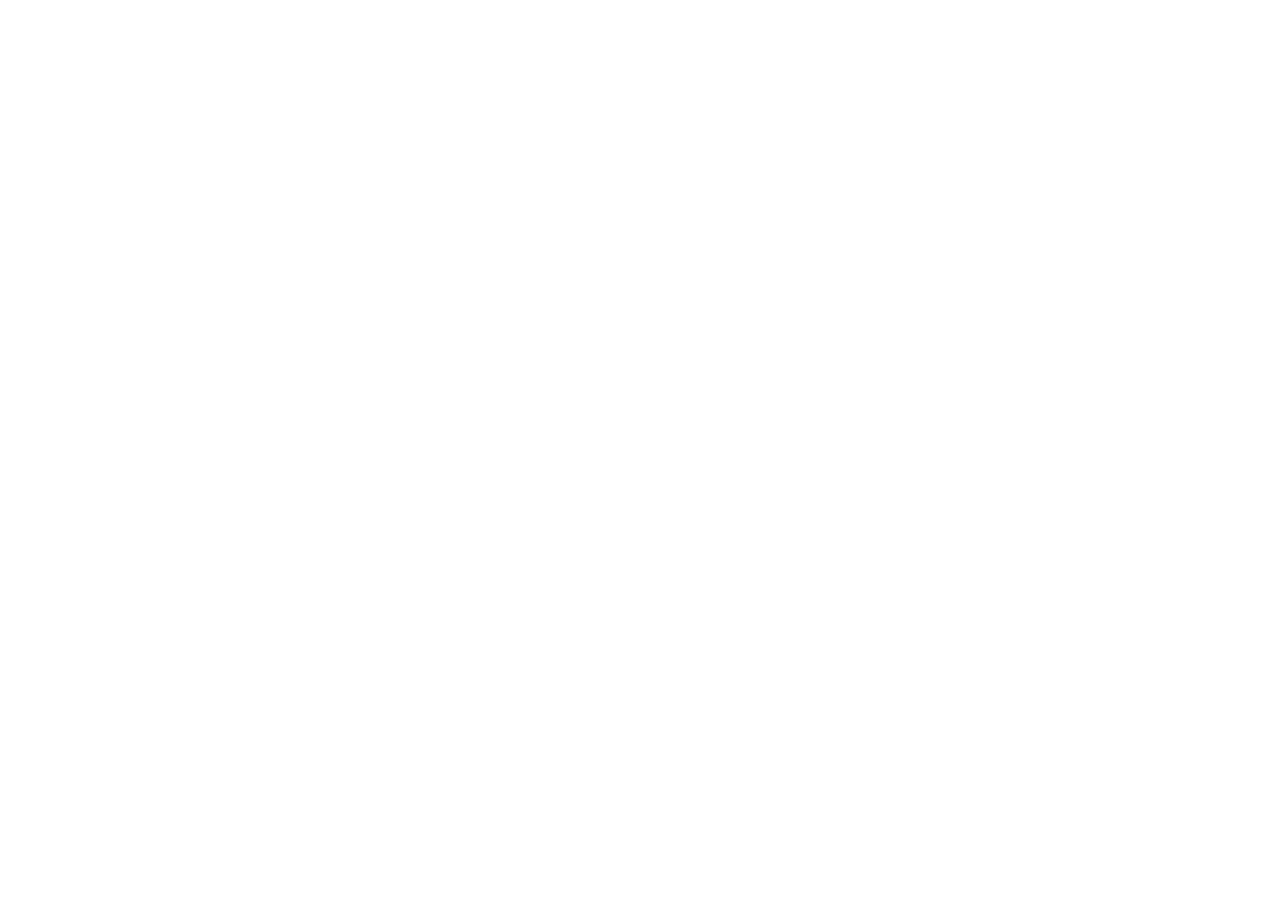
==== aboutus.html @ 88d0b578 "first commit" ====
<!DOCTYPE html>
<html lang="en">
<head>
    <meta charset="UTF-8">
    <meta http-equiv="X-UA-Compatible" content="IE=edge">
    <meta name="viewport" content="width=device-width, initial-scale=1.0">
    <link rel="stylesheet" href="aboutus.css">
    <title>About Us</title>
</head>
<body>
    
</body>
</html>
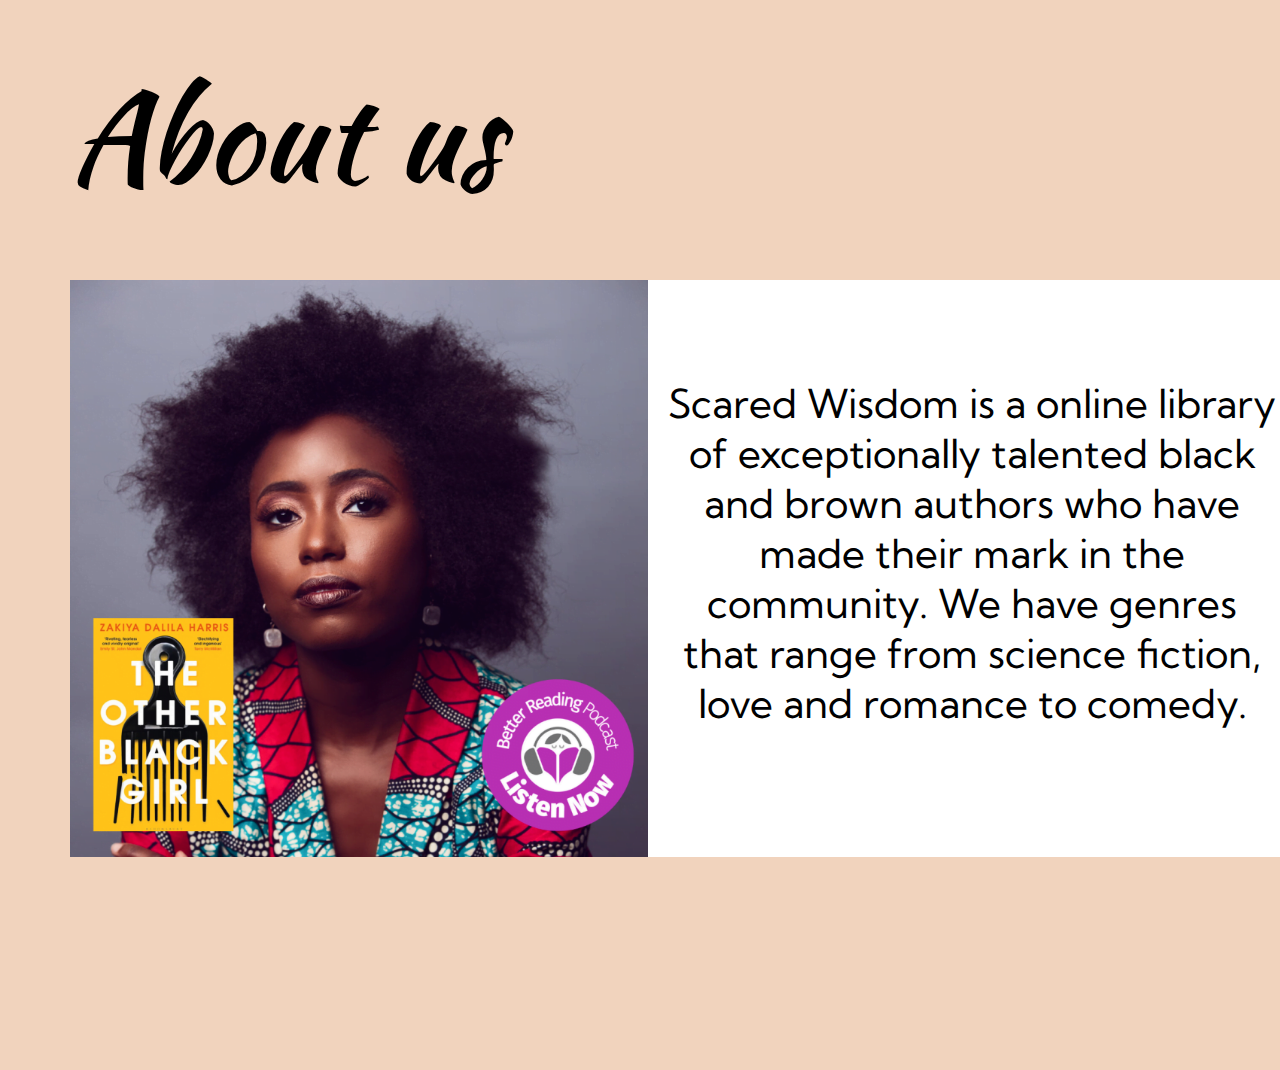
==== commit 9edb8c2a: "Final commit" ====
--- a/aboutus.html
+++ b/aboutus.html
@@ -1,13 +1,44 @@
 <!DOCTYPE html>
 <html lang="en">
-<head>
-    <meta charset="UTF-8">
-    <meta http-equiv="X-UA-Compatible" content="IE=edge">
-    <meta name="viewport" content="width=device-width, initial-scale=1.0">
-    <link rel="stylesheet" href="aboutus.css">
+  <head>
+    <meta charset="UTF-8" />
+    <meta http-equiv="X-UA-Compatible" content="IE=edge" />
+    <meta name="viewport" content="width=device-width, initial-scale=1.0" />
+    <link rel="stylesheet" href="aboutus.css" />
+    <link rel="preconnect" href="https://fonts.googleapis.com" />
+    <link rel="preconnect" href="https://fonts.gstatic.com" crossorigin />
+    <link
+      href="https://fonts.googleapis.com/css2?family=Kaushan+Script&display=swap"
+      rel="stylesheet"
+    />
+    <link rel="preconnect" href="https://fonts.googleapis.com">
+<link rel="preconnect" href="https://fonts.gstatic.com" crossorigin>
+<link href="https://fonts.googleapis.com/css2?family=Kumbh+Sans&display=swap" rel="stylesheet">
     <title>About Us</title>
-</head>
-<body>
-    
-</body>
-</html>+    <style>
+      body {
+        background-color: #f1d3bd;
+        background-size: fixed;
+        background-attachment: fixed;
+        background-repeat: no-repeat;
+        width: 1431px;
+        height: 1024px;
+      }
+    </style>
+  </head>
+  <body>
+    <p>About us</p>
+    <div class="middle">
+      <div class="woman">
+        <img src="images/woman.svg" />
+      </div>
+      <div class="wisdom">
+        <p>
+          Scared Wisdom is a online library<br>of exceptionally talented black<br>and
+          brown authors who have<br>made their mark in the<br>community. We have
+          genres<br>that range from science fiction,<br>love and romance to comedy.
+        </p>
+      </div>
+    </div>
+  </body>
+</html>
--- a/aboutus.css
+++ b/aboutus.css
@@ -0,0 +1,48 @@
+* {
+    padding: 0;
+    margin: 0;
+    box-sizing: border-box;
+}
+p {
+    font-family: Kaushan Script;
+font-size: 125px;
+font-weight: 400;
+line-height: 181px;
+letter-spacing: 0em;
+text-align: left;
+height: 181px;
+width: 431px;
+margin-top: 46px;
+margin-left: 70px;
+margin-bottom: 53px;
+}
+.middle {
+    display: flex;
+    flex-direction: row;
+    box-sizing: border-box;
+    height: 577px;
+    margin-left: 70px;
+    margin-bottom: 167px;
+}
+.woman {
+    width: 578px;
+    height: 100%;
+}
+.wisdom {
+    width: 647px;
+    height: 100%;
+    background-color: #FFFFFF;
+}
+.wisdom p {
+    font-family: Kumbh Sans;
+font-size: 40px;
+font-weight: 400;
+line-height: 50px;
+letter-spacing: 0em;
+text-align: center;
+width: 614px;
+height: 368px;
+margin-top: 99px;
+margin-left: 17px;
+
+}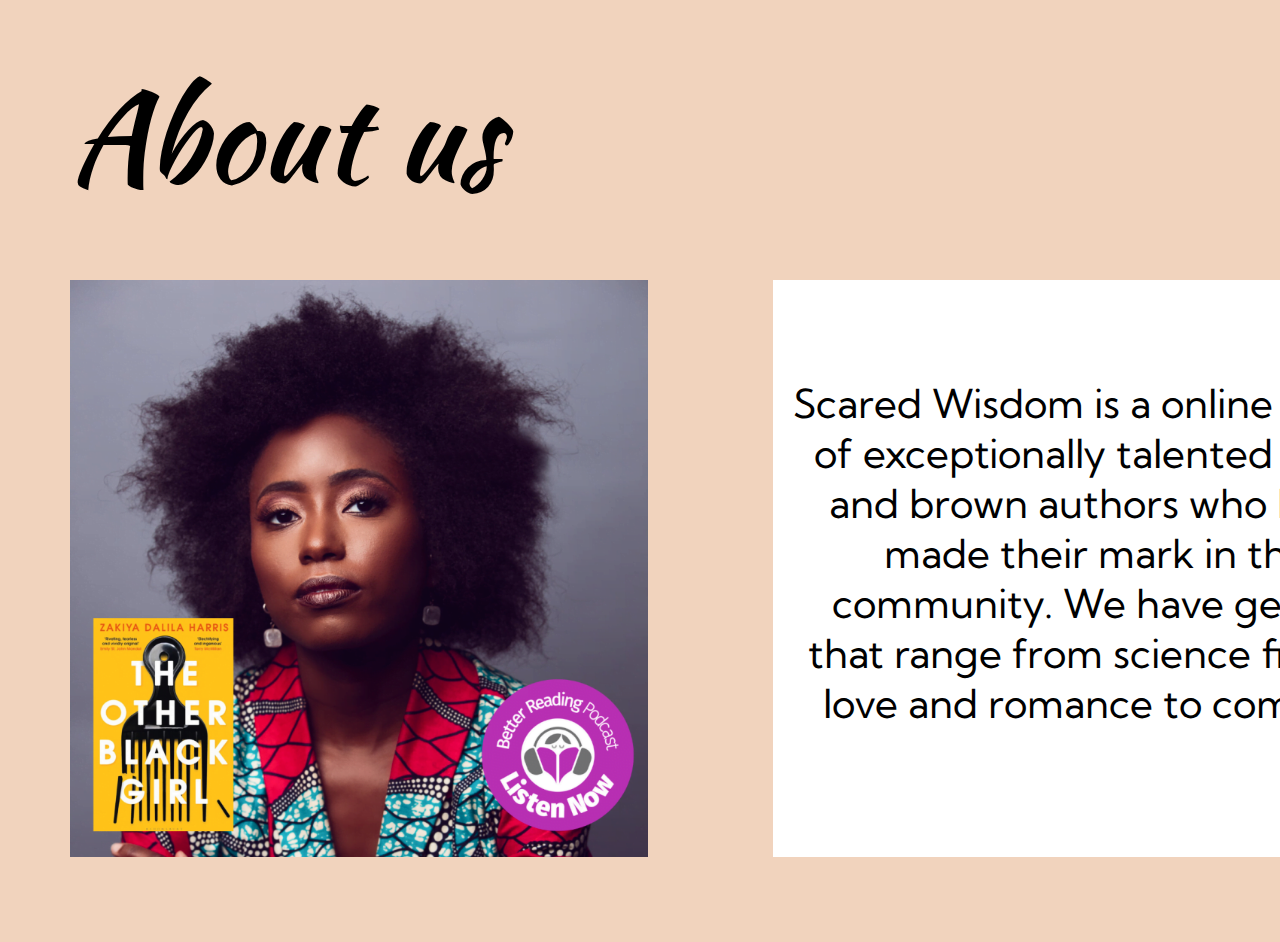
==== commit 26189ec4: "responsive edits for about us" ====
--- a/aboutus.html
+++ b/aboutus.html
@@ -21,8 +21,8 @@
         background-size: fixed;
         background-attachment: fixed;
         background-repeat: no-repeat;
-        width: 1431px;
-        height: 1024px;
+        width: 414px;
+        height: 896px;
       }
     </style>
   </head>
@@ -30,7 +30,7 @@
     <p>About us</p>
     <div class="middle">
       <div class="woman">
-        <img src="images/woman.svg" />
+        <img src="images/woman.svg" alt="womanphoto" />
       </div>
       <div class="wisdom">
         <p>
--- a/aboutus.css
+++ b/aboutus.css
@@ -5,44 +5,120 @@
 }
 p {
     font-family: Kaushan Script;
-font-size: 125px;
+font-size: 100px;
 font-weight: 400;
 line-height: 181px;
 letter-spacing: 0em;
-text-align: left;
-height: 181px;
-width: 431px;
-margin-top: 46px;
-margin-left: 70px;
-margin-bottom: 53px;
+text-align: center;
+height: 160px;
+width: 100%;
+margin-top: 0px;
+margin-left: 0px;
+margin-bottom: 0px;
 }
 .middle {
     display: flex;
-    flex-direction: row;
-    box-sizing: border-box;
-    height: 577px;
-    margin-left: 70px;
-    margin-bottom: 167px;
+    flex-direction: column;
+    height: 700px;
+    margin-left: 10px;
+    margin-bottom: 10px;
 }
-.woman {
-    width: 578px;
-    height: 100%;
+.woman img {
+    width: 395px;
+    height: 325px;
+    margin-bottom: 30px;
 }
 .wisdom {
-    width: 647px;
-    height: 100%;
+    width: 325px;
+    height: 325px;
+    margin-left: 35px;
     background-color: #FFFFFF;
 }
 .wisdom p {
     font-family: Kumbh Sans;
-font-size: 40px;
+font-size: 15px;
 font-weight: 400;
-line-height: 50px;
+line-height: 45px;
 letter-spacing: 0em;
 text-align: center;
-width: 614px;
-height: 368px;
-margin-top: 99px;
-margin-left: 17px;
+width: 100%;
+height: 100%;
+margin-left: 0px;
+}
+@media only screen and (min-width: 768px) {
+p {
+    width: 768px;
+}
+.middle {
+        display: flex;
+        flex-direction: column;
+        height: 700px;  
+}
+.woman img {
+    width: 750px;
+    height: 400px;
+}
+.wisdom {
+    width: 500px;
+    height: 450px;
+    margin-left: 125px;
+    background-color: #FFFFFF;
+}
+.wisdom p {
+    font-family: Kumbh Sans;
+font-size: 25px;
+font-weight: 400;
+line-height: 45px;
+letter-spacing: 0em;
+text-align: center;
+width: 100%;
+height: 100%;
+margin-left: 0px;
+}
+}
 
+@media only screen and (min-width: 1000px) {
+    p {
+        font-family: Kaushan Script;
+    font-size: 125px;
+    font-weight: 400;
+    line-height: 181px;
+    letter-spacing: 0em;
+    text-align: left;
+    height: 181px;
+    width: 431px;
+    margin-top: 46px;
+    margin-left: 70px;
+    margin-bottom: 53px;
+    }
+    .middle {
+        display: flex;
+        flex-direction: row;
+        box-sizing: border-box;
+        height: 577px;
+        margin-left: 70px;
+        margin-bottom: 167px;
+    }
+    .woman img{
+        width: 578px;
+        height: 100%;
+    }
+    .wisdom {
+        width: 647px;
+        height: 100%;
+        background-color: #FFFFFF;
+    }
+    .wisdom p {
+        font-family: Kumbh Sans;
+    font-size: 40px;
+    font-weight: 400;
+    line-height: 50px;
+    letter-spacing: 0em;
+    text-align: center;
+    width: 614px;
+    height: 368px;
+    margin-top: 99px;
+    margin-left: 17px;
+    
+    }
 }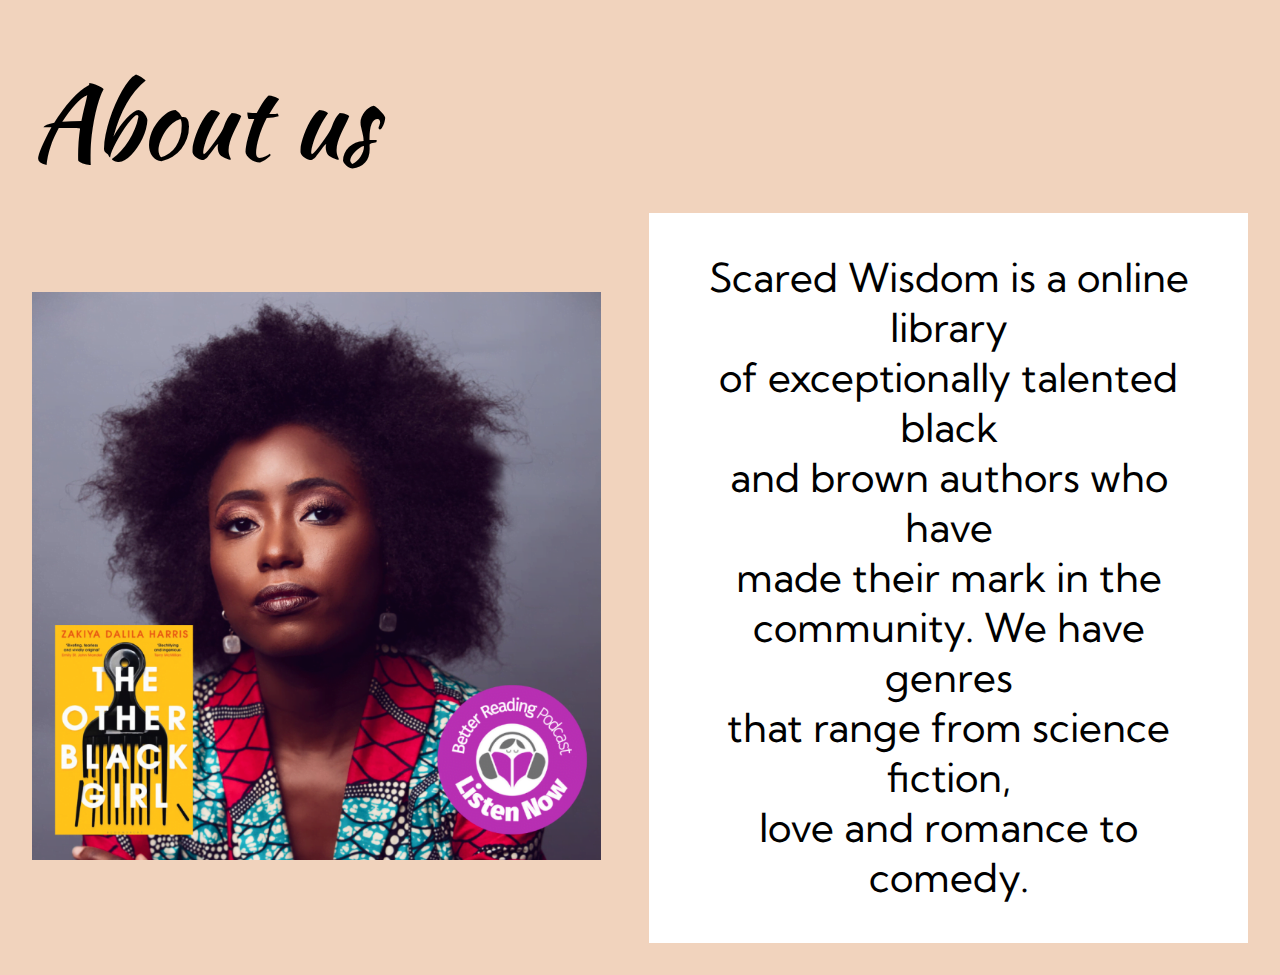
==== commit 9bacbbae: "responsive update body percentage changed" ====
--- a/aboutus.html
+++ b/aboutus.html
@@ -21,8 +21,8 @@
         background-size: fixed;
         background-attachment: fixed;
         background-repeat: no-repeat;
-        width: 414px;
-        height: 896px;
+        width: 100%;
+        height: 100%;
       }
     </style>
   </head>
--- a/aboutus.css
+++ b/aboutus.css
@@ -2,6 +2,9 @@
     padding: 0;
     margin: 0;
     box-sizing: border-box;
+}
+body {
+    padding: 2rem;
 }
 p {
     font-family: Kaushan Script;
@@ -10,7 +13,7 @@
 line-height: 181px;
 letter-spacing: 0em;
 text-align: center;
-height: 160px;
+height: 100%;
 width: 100%;
 margin-top: 0px;
 margin-left: 0px;
@@ -19,19 +22,18 @@
 .middle {
     display: flex;
     flex-direction: column;
-    height: 700px;
-    margin-left: 10px;
-    margin-bottom: 10px;
+    align-items: center;
+    row-gap: 3rem;
 }
 .woman img {
-    width: 395px;
-    height: 325px;
-    margin-bottom: 30px;
+    flex: 50%;
+    width: 100%;
+    height: 100%;
 }
 .wisdom {
-    width: 325px;
-    height: 325px;
-    margin-left: 35px;
+    flex: 50%;
+    width: 100%;
+    height: 100%;
     background-color: #FFFFFF;
 }
 .wisdom p {
@@ -43,82 +45,42 @@
 text-align: center;
 width: 100%;
 height: 100%;
-margin-left: 0px;
 }
 @media only screen and (min-width: 768px) {
-p {
-    width: 768px;
-}
-.middle {
-        display: flex;
-        flex-direction: column;
-        height: 700px;  
-}
-.woman img {
-    width: 750px;
-    height: 400px;
-}
 .wisdom {
-    width: 500px;
-    height: 450px;
-    margin-left: 125px;
     background-color: #FFFFFF;
 }
 .wisdom p {
-    font-family: Kumbh Sans;
 font-size: 25px;
-font-weight: 400;
 line-height: 45px;
-letter-spacing: 0em;
 text-align: center;
-width: 100%;
-height: 100%;
-margin-left: 0px;
 }
 }
 
 @media only screen and (min-width: 1000px) {
     p {
-        font-family: Kaushan Script;
-    font-size: 125px;
-    font-weight: 400;
-    line-height: 181px;
-    letter-spacing: 0em;
     text-align: left;
-    height: 181px;
-    width: 431px;
-    margin-top: 46px;
-    margin-left: 70px;
-    margin-bottom: 53px;
     }
     .middle {
         display: flex;
         flex-direction: row;
+        column-gap: 3rem;
         box-sizing: border-box;
-        height: 577px;
-        margin-left: 70px;
-        margin-bottom: 167px;
     }
     .woman img{
-        width: 578px;
+        width: 100%;
         height: 100%;
     }
     .wisdom {
-        width: 647px;
+        width: 100%;
         height: 100%;
         background-color: #FFFFFF;
     }
     .wisdom p {
-        font-family: Kumbh Sans;
     font-size: 40px;
-    font-weight: 400;
     line-height: 50px;
-    letter-spacing: 0em;
-    text-align: center;
-    width: 614px;
-    height: 368px;
-    margin-top: 99px;
-    margin-left: 17px;
-    
+    width: 100%;
+    height: 100%;
+    padding: 1em;
     }
 }